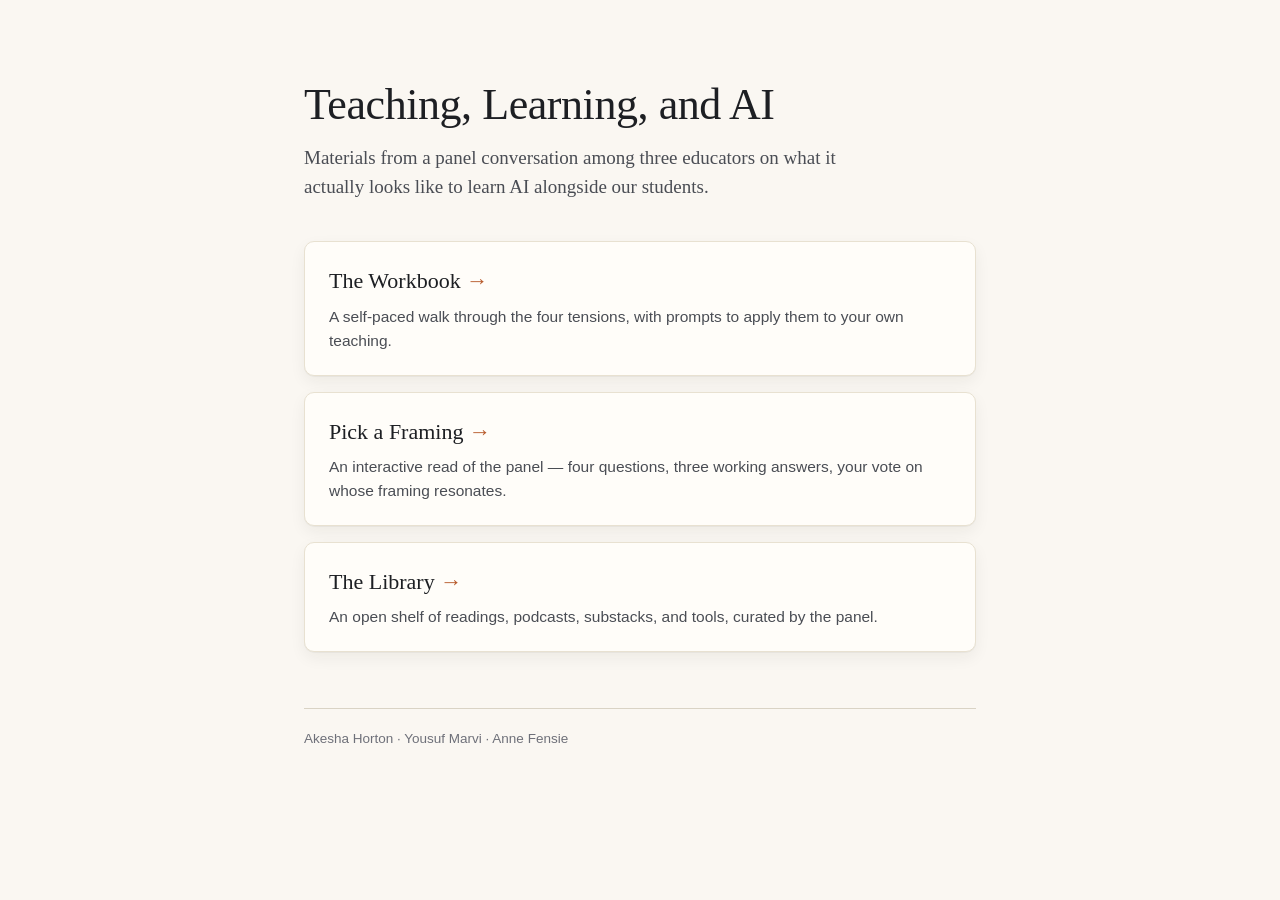
==== index.html @ 9cd11493 "Add index landing page linking to workbook, framing reader, and library Co-Authored-By: Claude Opus " ====
<!doctype html>
<html lang="en">
<head>
<meta charset="utf-8" />
<meta name="viewport" content="width=device-width,initial-scale=1" />
<title>Teaching, Learning, and AI — panel materials</title>
<meta name="description" content="A self-paced workbook, an interactive panel reading, and an open library on teaching and learning with AI." />
<style>
  :root {
    --bg: #faf7f2;
    --ink: #1d1f23;
    --ink-soft: #4a4d54;
    --ink-muted: #6e7079;
    --rule: #d9d3c5;
    --accent: #b85c2e;
    --accent-soft: #f5e7dd;
    --card: #fffdf9;
    --card-border: #e8e1d1;
    --shadow: 0 1px 0 rgba(0,0,0,.04), 0 6px 16px rgba(34,30,20,.06);
    --serif: ui-serif, Georgia, "Iowan Old Style", "Cambria", serif;
    --sans: ui-sans-serif, "Helvetica Neue", Arial, system-ui, sans-serif;
  }
  * { box-sizing: border-box; }
  html, body { margin: 0; padding: 0; }
  body {
    background: var(--bg);
    color: var(--ink);
    font-family: var(--sans);
    line-height: 1.55;
    -webkit-font-smoothing: antialiased;
  }
  .wrap {
    max-width: 720px;
    margin: 0 auto;
    padding: 80px 24px 64px;
  }
  h1 {
    font-family: var(--serif);
    font-weight: 500;
    font-size: clamp(28px, 4.4vw, 44px);
    line-height: 1.15;
    letter-spacing: -0.01em;
    margin: 0 0 12px;
  }
  .lede {
    font-family: var(--serif);
    font-size: 19px;
    color: var(--ink-soft);
    margin: 0 0 40px;
    max-width: 56ch;
  }
  .cards { display: grid; gap: 16px; }
  a.card {
    display: block;
    background: var(--card);
    border: 1px solid var(--card-border);
    border-radius: 10px;
    padding: 22px 24px;
    text-decoration: none;
    color: inherit;
    box-shadow: var(--shadow);
    transition: transform .12s ease, border-color .12s ease;
  }
  a.card:hover {
    border-color: var(--accent);
    transform: translateY(-1px);
  }
  a.card h2 {
    font-family: var(--serif);
    font-weight: 500;
    font-size: 22px;
    margin: 0 0 6px;
    color: var(--ink);
  }
  a.card p {
    margin: 0;
    color: var(--ink-soft);
    font-size: 15.5px;
  }
  a.card .arrow {
    color: var(--accent);
    font-weight: 500;
  }
  footer {
    margin-top: 56px;
    padding-top: 20px;
    border-top: 1px solid var(--rule);
    color: var(--ink-muted);
    font-size: 13.5px;
  }
</style>
</head>
<body>
  <div class="wrap">
    <h1>Teaching, Learning, and AI</h1>
    <p class="lede">Materials from a panel conversation among three educators on what it actually looks like to learn AI alongside our students.</p>

    <div class="cards">
      <a class="card" href="Teaching%20Learning%20and%20AI.html">
        <h2>The Workbook <span class="arrow">→</span></h2>
        <p>A self-paced walk through the four tensions, with prompts to apply them to your own teaching.</p>
      </a>
      <a class="card" href="Pick%20a%20Framing.html">
        <h2>Pick a Framing <span class="arrow">→</span></h2>
        <p>An interactive read of the panel — four questions, three working answers, your vote on whose framing resonates.</p>
      </a>
      <a class="card" href="Library.html">
        <h2>The Library <span class="arrow">→</span></h2>
        <p>An open shelf of readings, podcasts, substacks, and tools, curated by the panel.</p>
      </a>
    </div>

    <footer>Akesha Horton · Yousuf Marvi · Anne Fensie</footer>
  </div>
</body>
</html>
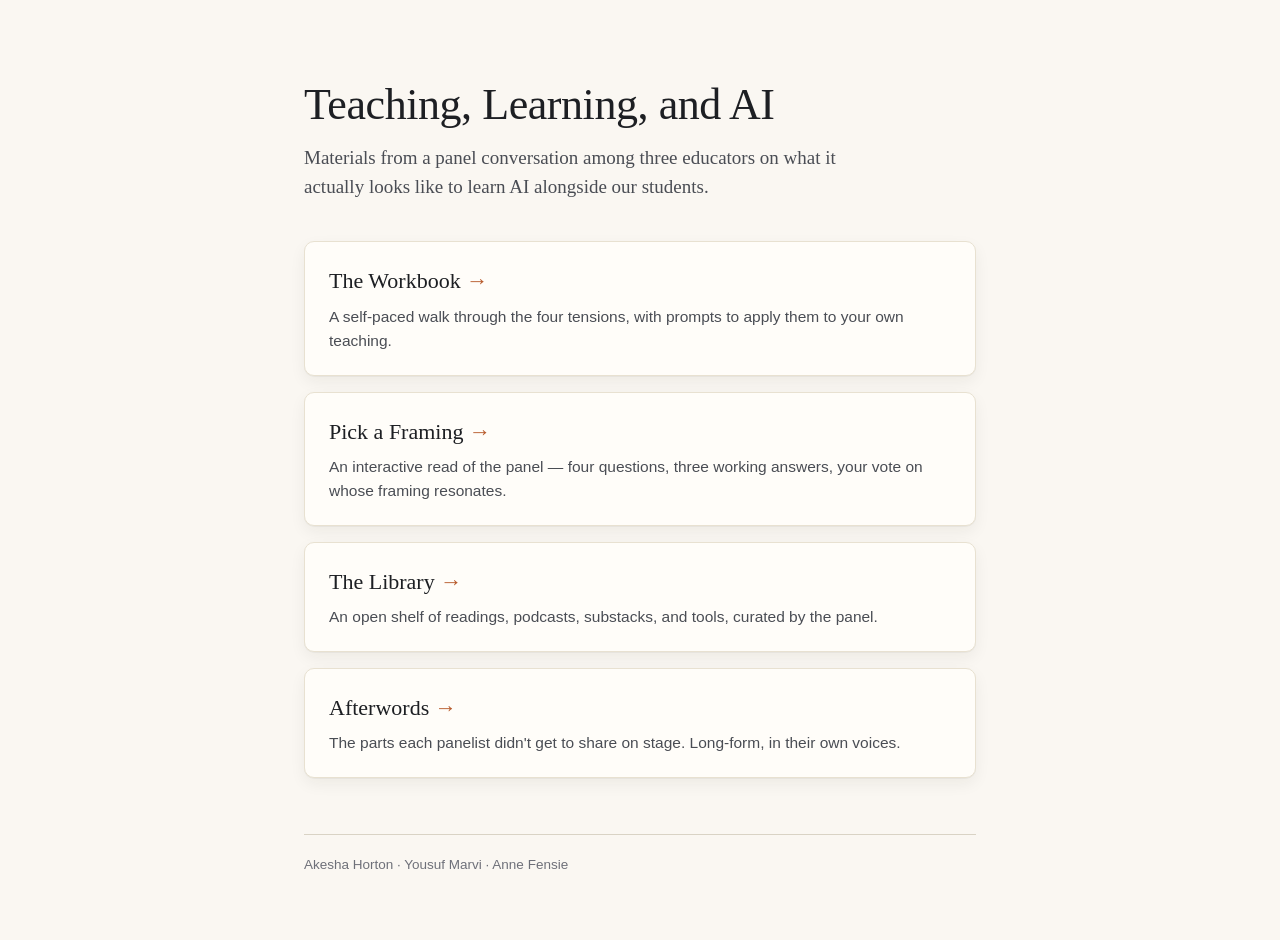
==== commit e1ef2cc0: "Move bonus essays to standalone Afterwords page - New Afterwords.html with magazine-style typography" ====
--- a/index.html
+++ b/index.html
@@ -108,6 +108,10 @@
         <h2>The Library <span class="arrow">→</span></h2>
         <p>An open shelf of readings, podcasts, substacks, and tools, curated by the panel.</p>
       </a>
+      <a class="card" href="Afterwords.html">
+        <h2>Afterwords <span class="arrow">→</span></h2>
+        <p>The parts each panelist didn't get to share on stage. Long-form, in their own voices.</p>
+      </a>
     </div>
 
     <footer>Akesha Horton · Yousuf Marvi · Anne Fensie</footer>
